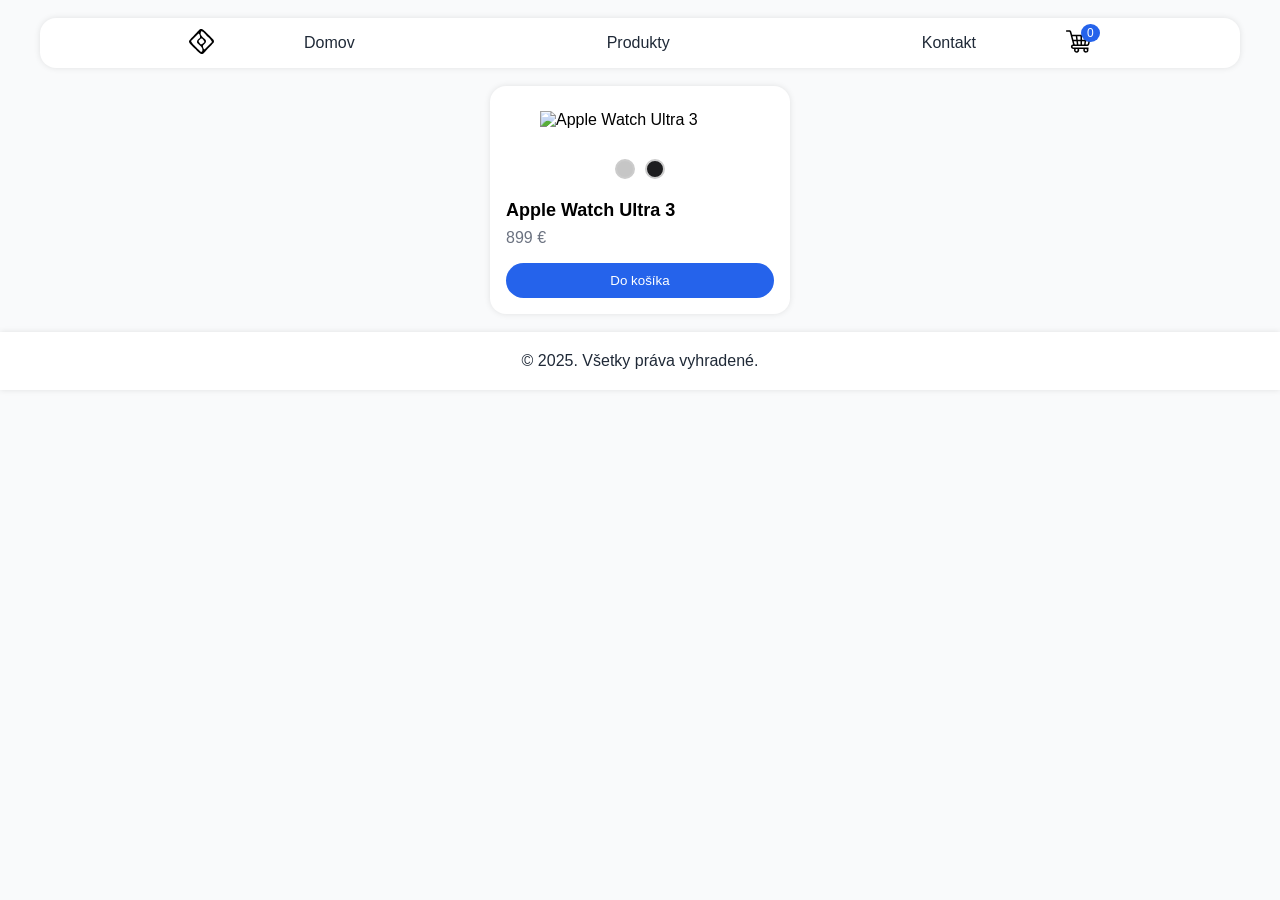
==== hodinky.html @ 79182874 "Add files via upload" ====
<!DOCTYPE html>
<html lang="en">
<head>
    <meta charset="UTF-8">
    <meta name="viewport" content="width=device-width, initial-scale=1.0">
    <link rel="stylesheet" href="style.css">
    <link rel="icon" href="icons8-logo-50.svg">
    <title>E-shop | Smarthodinky</title>
</head>
<body>
    <nav>
        <ul class="navList"> 
            <li>
                <img class="navLogo" src="icons8-logo-50.svg" alt="Logo">
                <div class="hamburger">
                    <div id="lineTop" class="line"></div>
                    <div id="lineMid" class="line"></div>
                    <div id="lineBot" class="line"></div>
                </div>
            </li>
            <li><img class="navLogoMobile" src="icons8-logo-50.svg" alt="Logo"></li>
            <div class="produktNav">
                <li><a href="main.html">Domov</a></li>
                <li><a href="produkty.html">Produkty</a></li>
                <li><a href="kontakt.html">Kontakt</a></li>
            </div>
            <li id="cartOpen"><img class="navCartSvg" src="shopping-cart.svg" alt="Logo"><span id="cartCount" class="cart-count">0</span></li>
        </ul>
    </nav>

    <div class="navPhone">
        <ul class="navListPhone">
            <li><a href="main.html">Domov</a></li>
            <li><a href="produkty.html">Produkty</a></li>
            <li><a href="kontakt.html">Kontakt</a></li>
        </ul>
    </div>

    <div id="produktGrid" class="produktyMain">
        
    </div>

    <footer>
        <p class="copyright">© 2025. Všetky práva vyhradené.</p>
    </footer>

    <div id="cartModal" class="modal">
        <div class="modal-content">
            <h4>Váš košík</h4>
            <ul id="cartItems" class="cart-items"></ul>
            <p class="font-semibold">Spolu: <span id="cartTotal">0 €</span></p>
            <div class="cart-footer">
                <button id="cartClose" class="closeBtn">Zavrieť</button>
                <button class="objednajBtn">Objednať</button>
            </div>
        </div>
    </div>
    
    <script src="script_hodinky.js"></script>
    <script src="produkty_kosik.js"></script>
    <script>
        renderProducts(produkty.filter(p => p.category === "hodinky"));
    </script>
</body>
</html>
---- style.css ----
* {
    margin: 0;
    padding: 0;
    box-sizing: border-box;
    font-family: Arial, sans-serif;
}

body {
    background-color: #f9fafb;
    display: flex;
    min-height: 100vh;
    width: 100%;
    flex-direction: column;
}

nav {
    background-color: #ffffff;
    box-shadow: 0px 0px 6px rgba(0, 0, 0, 0.1);
    width: 75rem;
    height: 50px;
    border-radius: 16px;
    margin: 2vh 0 2vh 0;
    display: flex;
    align-items: center;
    justify-content: center;
    align-self: center;
}

.navPhone {
    display: none;
    position: absolute;
    background-color: #ffffff;
    border-radius: 0 0 16px 16px;
    box-shadow: 0px 6px 6px rgba(0, 0, 0, 0.1);
    padding: 10px;
    z-index: 3;
    width: 98.36%;
    align-self: center;
    transform: translateY(60px);
    animation: navPhoneAppear 1s ease;
    transition: transform 1s ease;
}

.navList {
    display: flex;
    align-items: center;
    justify-content: center;
    width: 80%;
}

.navListPhone {
    display: flex;
    flex-direction: column;
    gap: 50px;
    width: 100%;
    align-items: center;
    list-style-type: none;
}

.navListPhone li a {
    cursor: pointer;
    text-decoration: none;
    color: #1F2937;
}

.navList li {
    list-style: none;
}

.navList li a {
    cursor: pointer;
    text-decoration: none;
    color: #1F2937;
}

.produktNav {
    display: flex;
    flex-direction: row;
    justify-content: space-between;
    width: 70%;
    margin: 0 10vh 0 10vh;
}

.hamburger {
    display: none;
    flex-direction: column;
    gap: 5px;
    z-index: 4;
    position: relative;
}

.navLogoMobile {
    height: 25px;
    width: auto;
    display: none;
}

.line {
    background-color: black;
    height: 2px;
    width: 25px;
    transition: transform 1s ease, width 0.5s ease;
}

.navLogo  {
    height: 25px;
    width: auto;
}

.navCartSvg {
    height: 25px;
    width: auto;
}

.novinka {
    width: 100%;
    height: 692.8px;
    background-color: black;
    display: flex;
    justify-content: flex-end;
    align-items: center;
    flex-direction: column;
    margin: 2vh 0 0vh 0;
}

.novinka img {
    height: 80%;
    animation: novinkaIphone 1s ease-out;
    z-index: 1;
}

.novinkaImgScale {
    transform: scale(0.7);
    transform-origin: center bottom;
}

.novinka h1 {
    color: white;
    animation: novinkaText 1s ease-out;
    margin-bottom: 20px;
    font-weight: 700;
    font-size: 2.5rem;
}

.kupButton {
    color: white;
    background-color: #2563EB;
    padding: 20px 40px 20px 40px;
    border-radius: 100px;
    text-decoration: none;
    animation: novinkaText 1s ease-out;
    font-size: large;
}

.left {
    rotate: -90deg;
    width: auto;
    height: 70%;
    cursor: pointer;
    order: -100;
    animation: zlavaArrowLeft 1s ease;
}

.right {
    rotate: 90deg;
    width: auto;
    height: 70%;
    cursor: pointer;
    order: 100;
    animation: zlavaArrowRight 1s ease;
}

.left:hover, .right:hover {
    opacity: 0.9;
    scale: 1.1;
}

.zlavaLand {
    position: relative;
    width: 100%;
    height: 100%;
    display: flex;
    margin: 2vh 0 2vh 0;
    overflow: hidden;
}

.zlavaItem {
    width: 33.33%;
    height: 100%;
    background: white;
    border-radius: 8px;
    position: absolute;
    transition: left 0.5s ease, transform 0.5s ease, opacity 0.5s ease;
    cursor: pointer;
    opacity: 0.5;
    transform: scale(0.8);
    z-index: 2;
    box-shadow: 0px 0px 6px rgba(0, 0, 0, 0.1);
    padding: 1vh;
}

.zlavaWhole {
    width: 1000px;
    height: 200px;
    display: flex;
    justify-content: center;
    align-items: center;
    background-color: #f9fafb;
    z-index: 1;
    align-self: center;
}

.h1Zlava {
    width: 100%;
    text-align: center;
    background-color: #f9fafb;
    z-index: 2;
    padding: 2vh 0 2vh 0;
}

.opacity {
    opacity: 1;
    z-index: 3;
    transform: scale(1);
}

#zlavaText {
    margin: 5vh 0 5vh 0;
    align-self: center;
}

footer {
    background-color: #ffffff;
    box-shadow: 0px 0px 6px rgba(0, 0, 0, 0.1);
    color: #1F2937;
    width: 100%;
    padding: 20px;
    text-align: center;
    margin-top: 2vh;
}

.vyber {
    width: 75rem;
    height: 100%;
    display: flex;
    flex-direction: row;
    align-self: center;
    justify-content: center;
    align-items: center;
    gap: 25px;
    flex: 1;
}

.vyberSection {
    display: flex;
    flex-direction: column;
    width: 40%;
    gap: 25px;
}

.vyberProdukt {
    width: 100%;
    background-color: #ffffff;
    box-shadow: 0px 0px 6px rgba(0, 0, 0, 0.1);
    border-radius: 16px;
    text-align: center;
    transition: transform 0.3s ease-out;
    display: flex;
    flex-direction: column;
    align-items: center;
    justify-content: center;
    animation: produktyVyberLoad 1.5s ease forwards;
    opacity: 0;
}

.vyberProdukt:hover {
    transform: scale(1.02);
}

.vyberProdukt img {
    width: auto;
    height: 20vh;
}

.vyberProdukt h1 {
    font-size: 3vh;
    padding: 10px 5px 10px 5px;
}

.vyberProdukt a {
    text-decoration: none;
    color: #1F2937;
    width: 100%;
}

.produktyMain {
    display: flex;
    justify-content: center;
    align-self: center;
    max-width: 75rem;
    gap: 50px;
    flex-wrap: wrap;
    padding: 0 25px 0 25px;
}

.produkt {
    background: #fff;
    width: 300px;
    border-radius: 16px;
    box-shadow: 0px 0px 6px rgba(0, 0, 0, 0.1);
    display: flex;
    flex-direction: column;
    overflow: hidden;
}

.produkt img {
    width: 200px;
    height: 100%;
    align-self: center;
    padding: 25px 0 25px 0;
}

.produkt-body {
    padding: 16px;
    display: flex;
    flex-direction: column;
    flex: 1;
}
.produkt-body h5 {
    font-size: 1.125rem;
    font-weight: 600;
    margin-bottom: 8px;
}
.produkt-body p {
    color: #6b7280;
    margin-bottom: 16px;
}

.btn_produkt {
    padding: 10px 16px;
    border: none;
    border-radius: 100px;
    cursor: pointer;
    font-weight: 500;
    background-color: #2563EB;
    color: #ffffff;
}

.farbaPick {
    display: flex;
    justify-content: center;
}

.farbaPick button {
    width: 20px;
    height: 20px;
    border: 2px solid #ccc;
    border-radius: 100%;
    cursor: pointer;
    margin: 5px;
}

.active {
    box-shadow: 0 0 0 2px #fff, 0 0 0 4px #000;
}

.cart-count {
    position: absolute;
    transform: translate(-10px, -5px);
    background: #2563EB;
    color: #fff;
    font-size: 12px;
    padding: 2px 6px;
    border-radius: 100%;   
}

.modal {
    display: none;
    position: fixed;
    align-items: center;
    justify-content: center;
    inset: 0;
    z-index: 1000;
}

.modal-content {
    background: #ffffff;
    border-radius: 16px;
    max-width: 500px;
    width: 100%;
    padding: 24px;
    box-shadow: 0 4px 8px rgba(0,0,0,0.2);
}

.modal-content h4 {
    font-size: 1.25rem;
    font-weight: bold;
    margin-bottom: 16px;
}

.cart-items {
    margin-bottom: 16px;
    list-style: none;
    padding: 0;
}

.cart-items li {
    display: flex;
    justify-content: space-between;
    margin-bottom: 8px;
}

.cart-items button {
    background: none;
    border: none;
    color: #dc2626;
    cursor: pointer;
}

.cart-footer {
    display: flex;
    justify-content: flex-end;
    gap: 8px;
    margin-top: 16px;
}

.objednajBtn {
    background-color: #2563EB;
    color: white;
    padding: 12px;
    border-radius: 1000px;
    border: none;
    cursor: pointer;
}

.closeBtn {
    background-color: #f9fafb;
    box-shadow: 0 4px 8px rgba(0,0,0,0.2);
    border: none;
    padding: 12px;
    border-radius: 1000px;
    cursor: pointer;
}

.formCenter {
    display: flex;
    justify-content: center;
    align-items: center;
    flex: 1;
}

.kontaktForm {
    display: flex;
    width: 50%;
    height: fit-content;
    background-color: #ffffff;
    border-radius: 16px;
    padding: 20px;
    flex-direction: column;
}

.kontaktForm input {
    width: 11rem;
    padding: 5px;
    margin-top: 3px;
    border-radius: 6px;
    border: 1px solid rgb(165, 165, 165);
}

.meno {
    display: flex;
    flex-direction: row;
    gap: 10px;
}

.menoKrstne, .menoPriezvisko {
    display: flex;
    flex-direction: column;
}

#cartOpen {
    cursor: pointer;
    z-index: 4;
}

#hodinky {
    animation-delay: 0.25s;
}

#notebook {
    animation-delay: 0.5s;
}

#prislusenstvo {
    animation-delay: 0.75s;
}

#submitKontakt {
    align-self: center;
    background-color: #2563EB;
    color: white;
    padding: 12px;
    border-radius: 1000px;
    border: none;
    cursor: pointer;
}

#submitKontakt:hover {
    background-color: #2528eb;
}

#spravaKontakt {
    resize: none;
    height: 100px;
    width: 80%;
    padding: 5px;
    border-radius: 6px;
    margin-top: 3px;
    border: 1px solid rgb(165, 165, 165);
}

@media (max-width: 1220px) {
    nav {
        width: 98.36%;
    }

    .vyber {
        width: 98.36%;
    }
}

@media (max-width: 1107px) {
    .novinka img {
        transform: scale(0.7);
        transform-origin: center bottom;
    }
}

@media (max-width: 1000px) {
    .zlavaWhole {
        width: 90%;
    }

    .left, .right {
        height: 50%;
        width: auto;
    }
}

@media (max-width: 675px) {
    .produktNav {
        display: none;
    }

    .hamburger {
        display: flex;
    }

    .navList {
        justify-content: space-between;
    }

    .navLogoMobile {
        display: flex;
    }

    .navLogo {
        display: none;
    }
}

@media (max-width: 500px) {
    .vyberProdukt img {
        width: 35vw;
        height: auto;
    }

    .vyberProdukt h1 {
        font-size: 2.5vh;
    }
}

@media (max-width: 795px) {
    .meno {
        flex-direction: column;
    }

    .kontaktForm {
        align-items: center;
    }
}

@keyframes novinkaIphone {
    0% {transform: translateY(50%); opacity: 0;}
}

@keyframes novinkaText {
    0% {transform: translateY(-50px); opacity: 0;}
}

@keyframes zlavaArrowLeft {
    0% {transform: translateY(-100px);}
}

@keyframes zlavaArrowRight {
    0% {transform: translateY(-100px);}
}

@keyframes navPhoneAppear {
    0% {transform: translateY(-100%);}
}

@keyframes produktyVyberLoad {
    0% {transform: scale(0); opacity: 0;}
    100% {opacity: 1;}
}
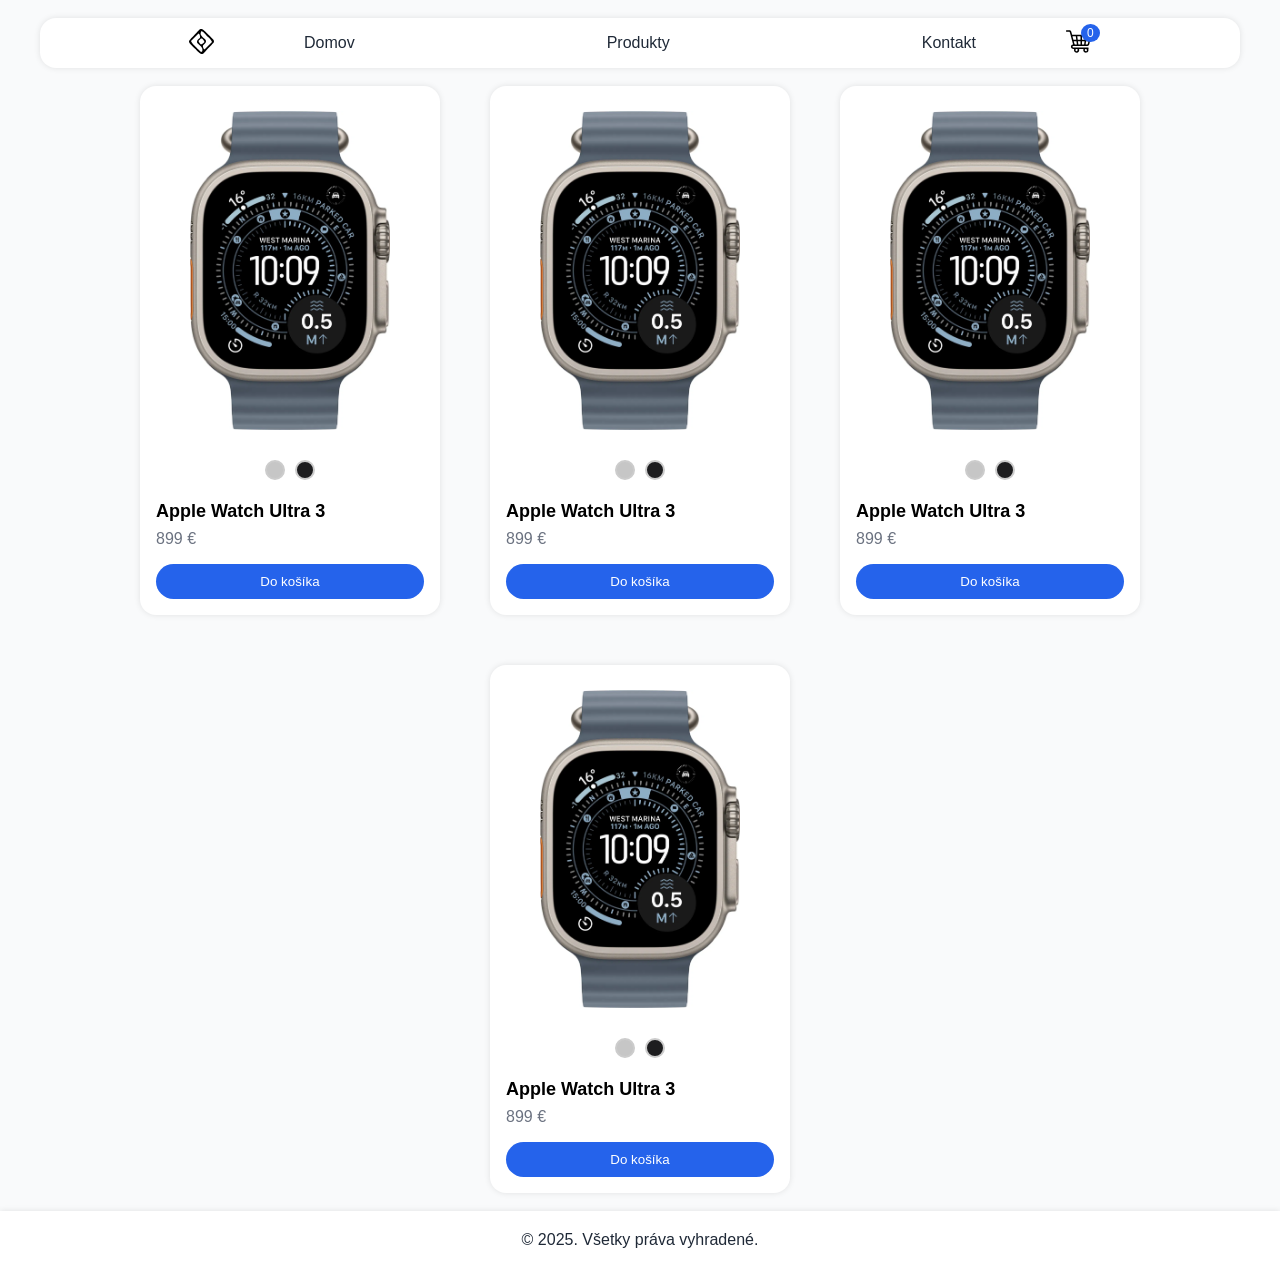
==== commit 8195f4ce: "Fix HTML formatting and structure in hodinky.html" ====
--- a/hodinky.html
+++ b/hodinky.html
@@ -20,7 +20,7 @@
             </li>
             <li><img class="navLogoMobile" src="icons8-logo-50.svg" alt="Logo"></li>
             <div class="produktNav">
-                <li><a href="main.html">Domov</a></li>
+                <li><a href="index.html">Domov</a></li>
                 <li><a href="produkty.html">Produkty</a></li>
                 <li><a href="kontakt.html">Kontakt</a></li>
             </div>
@@ -30,7 +30,7 @@
 
     <div class="navPhone">
         <ul class="navListPhone">
-            <li><a href="main.html">Domov</a></li>
+            <li><a href="index.html">Domov</a></li>
             <li><a href="produkty.html">Produkty</a></li>
             <li><a href="kontakt.html">Kontakt</a></li>
         </ul>
@@ -62,4 +62,5 @@
         renderProducts(produkty.filter(p => p.category === "hodinky"));
     </script>
 </body>
-</html>+
+</html>
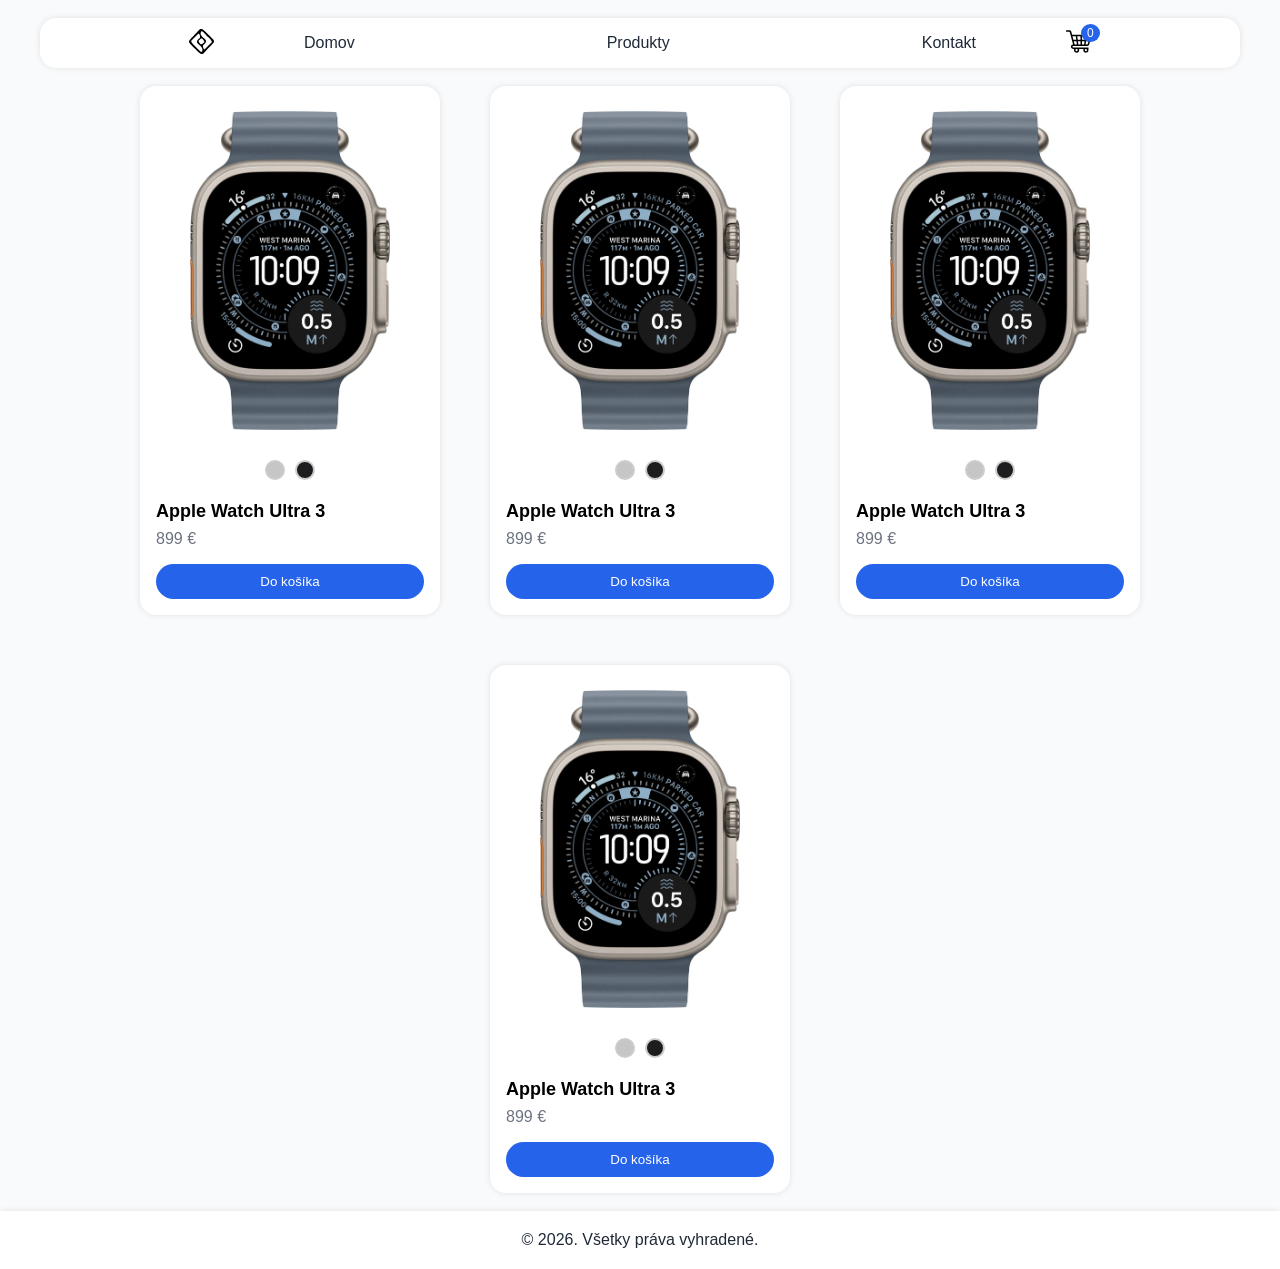
==== commit 3a212c3b: "Change copyright year in hodinky.html Updated copyright year from 2025 to 2026." ====
--- a/hodinky.html
+++ b/hodinky.html
@@ -41,7 +41,7 @@
     </div>
 
     <footer>
-        <p class="copyright">© 2025. Všetky práva vyhradené.</p>
+        <p class="copyright">© 2026. Všetky práva vyhradené.</p>
     </footer>
 
     <div id="cartModal" class="modal">
@@ -64,3 +64,4 @@
 </body>
 
 </html>
+
